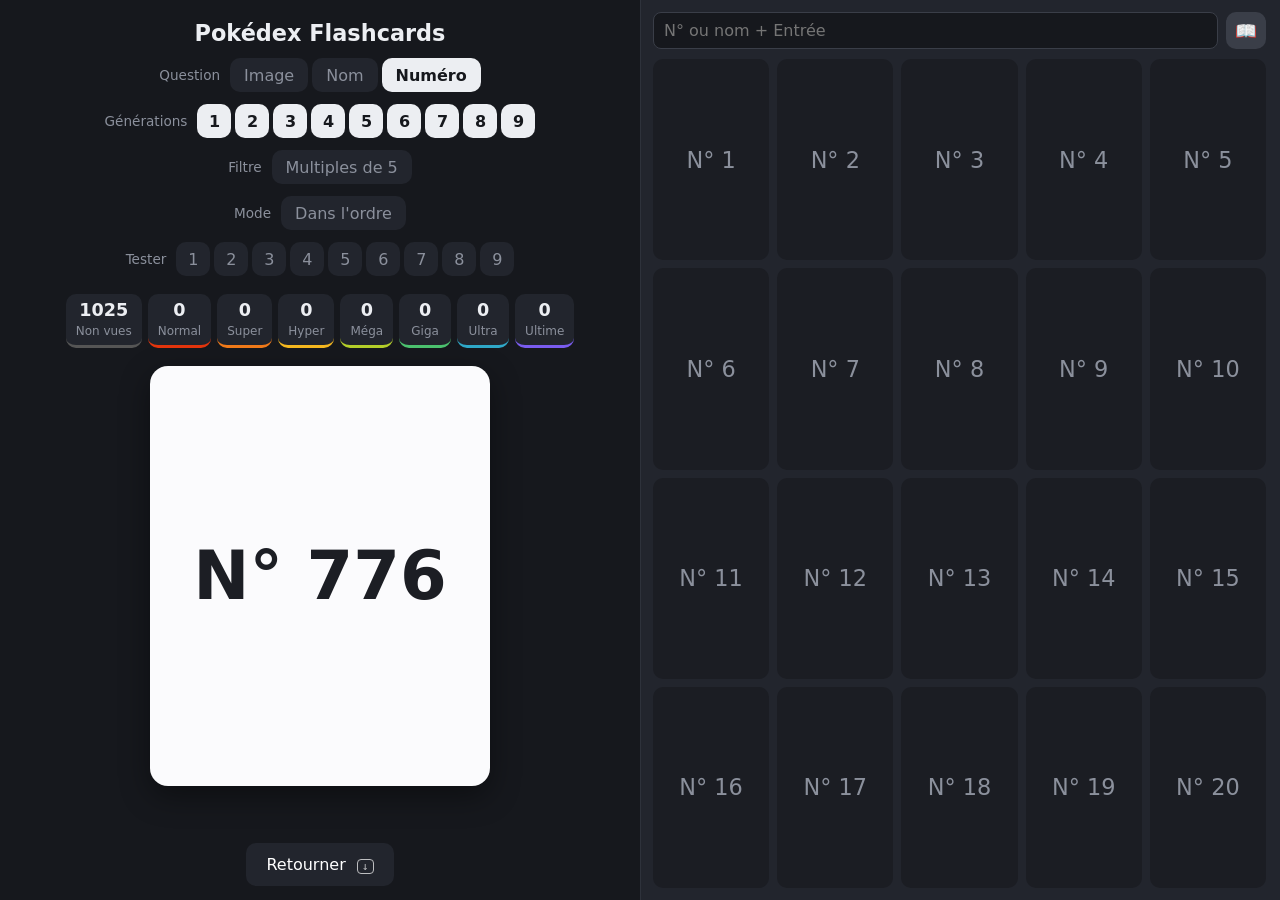
==== Pokemon.html @ d2b08ed3 "Pokedex Flashcards : version autonome, extraite de Vyper Les cinq fichiers de l'application, sans ri" ====
<!DOCTYPE html>
<html lang="fr">
<head>
  <meta charset="UTF-8">
  <meta name="viewport" content="width=device-width, initial-scale=1">
  <title>Pokédex Flashcards</title>
  <link rel="stylesheet" href="style.css">
</head>
<body>
  <!-- L'écran est coupé en deux : tout l'entraînement à gauche, le Pokédex à droite. -->
  <div class="split">

    <div class="side">
      <header>
        <h1>Pokédex Flashcards</h1>
        <!-- Visible seulement sur téléphone : sans ça les réglages mangent
             la moitié de l'écran avant qu'on voie la carte. -->
        <button id="btn-reglages" class="filter-toggle reglages">⚙️ Réglages</button>
        <div class="gens-row">
          <span>Question</span>
          <div class="gens">
            <button class="show" data-show="img">Image</button>
            <button class="show" data-show="name">Nom</button>
            <button class="show" data-show="num">Numéro</button>
          </div>
        </div>
        <div class="gens-row"><span>Générations</span><div id="gens" class="gens"></div></div>
        <div class="gens-row filtre"><span>Filtre</span><div class="gens"><button id="btn-mult5" class="filter-toggle">Multiples de 5</button></div></div>
        <div class="gens-row"><span>Mode</span><div class="gens"><button id="btn-ordre" class="filter-toggle">Dans l'ordre</button></div></div>
        <div class="gens-row tester"><span>Tester</span><div id="test-gens" class="gens"></div></div>
      </header>

      <!-- Visible seulement pendant un test, à la place des réglages. -->
      <div id="test-bar" class="test-bar"></div>

      <section id="levels" class="levels"></section>

      <main>
        <div id="card" class="card" tabindex="0">
          <div class="card-inner">
            <div class="face front"></div>
            <div class="face back"></div>
          </div>
        </div>

        <div id="hint" class="hint"></div>

        <div id="actions" class="actions">
          <button id="btn-flip" class="flip">Retourner <kbd>↓</kbd></button>
          <button id="btn-wrong" class="wrong">❌ Je ne savais pas <kbd>←</kbd></button>
          <button id="btn-right" class="right">✅ Je savais <kbd>→</kbd></button>
          <button id="btn-next" class="flip" hidden>Suivant <kbd>↓</kbd></button>
        </div>
      </main>

      <footer>
        <span id="counter"></span>
        <button id="btn-export" class="link">Exporter</button>
        <button id="btn-import" class="link">Importer</button>
        <button id="btn-backup" class="link">Sauvegarder dans Vyper</button>
        <button id="btn-reset" class="link">Réinitialiser la progression</button>
        <input id="import-file" type="file" accept="application/json,.json" hidden>
        <span id="save-msg" class="save-msg"></span>
      </footer>
    </div>

    <aside id="dex" class="dex">
      <div class="dex-bar">
        <input id="dex-search" type="text" placeholder="N° ou nom + Entrée" autocomplete="off">
        <button id="dex-toggle" class="dex-toggle" title="Masquer / afficher les images et les noms">📖</button>
      </div>
      <div id="dex-list" class="dex-list"></div>
    </aside>

  </div>

  <!-- Résultat d'un test, par-dessus tout le reste. -->
  <div id="exam" class="exam" hidden></div>

  <script>
    // Repli des réglages sur petit écran. Volontairement ici et pas dans
    // app.js : c'est de l'affichage, pas de la logique d'entraînement.
    document.getElementById("btn-reglages").addEventListener("click", e => {
      document.body.classList.toggle("reglages");
      e.currentTarget.blur();
    });
  </script>
  <script src="data.js"></script>
  <script src="dex.js"></script>
  <script src="app.js"></script>
</body>
</html>
---- style.css ----
:root {
  --bg: #16181d;
  --panel: #22252d;
  --text: #eceef2;
  --muted: #8b909c;
  --red: #e3350d;
  --green: #2fa86b;
  --card: #fbfbfd;
  --card-text: #1c1e24;
  --lvl0: #e3350d; --lvl1: #f07a1a; --lvl2: #f5b820; --lvl3: #b5cf2a;
  --lvl4: #4cc26f; --lvl5: #2fa8c8; --lvl6: #7a5cf0;
}
* { box-sizing: border-box; }
body {
  margin: 0;
  height: 100vh;
  overflow: hidden;
  background: var(--bg);
  color: var(--text);
  font-family: system-ui, "Segoe UI", sans-serif;
}
/* L'écran coupé en deux parts égales : entraînement à gauche, Pokédex à droite. */
.split { display: grid; grid-template-columns: 1fr 1fr; height: 100vh; }
.side {
  display: flex; flex-direction: column; align-items: center;
  padding: 16px; overflow-y: auto; scrollbar-width: thin;
}
/* Le bouton de repli n'existe que sur petit écran. */
.reglages { display: none; }

header { text-align: center; }
h1 { font-size: 1.4rem; margin: 4px 0 12px; }
button { font: inherit; cursor: pointer; border: 0; border-radius: 10px; }
.gens-row { display: flex; align-items: center; justify-content: center; gap: 10px; margin-top: 12px; flex-wrap: wrap; }
.gens-row > span { color: var(--muted); font-size: .85rem; }
.gens { display: flex; gap: 4px; }
.gen, .test-gen { width: 34px; height: 34px; background: var(--panel); color: var(--muted); }
.test-gen:hover { background: #3a3e48; color: var(--text); }
.gen.active, .show.active { background: var(--text); color: var(--bg); font-weight: 700; }
.show { padding: 6px 14px; height: 34px; background: var(--panel); color: var(--muted); }
.filter-toggle { padding: 6px 14px; height: 34px; background: var(--panel); color: var(--muted); }
.filter-toggle.active { background: var(--text); color: var(--bg); font-weight: 700; }

/* ===== Test d'une génération ===== */
/* Pendant un test, les réglages et les compteurs sont retirés : on ne doit pas
   pouvoir changer la sélection au milieu d'une mesure. */
.test-bar { display: none; }
body.testing .test-bar {
  display: flex; align-items: center; gap: 14px; margin: 18px 0;
  background: var(--panel); border-radius: 10px; padding: 8px 14px;
  border-bottom: 3px solid var(--muted);
}
body.testing .test-bar span { color: var(--muted); font-variant-numeric: tabular-nums; }
body.testing .gens-row, body.testing #levels { display: none; }

/* Mode "dans l'ordre" : le filtre multiples de 5 ne s'y applique pas (avancer
   d'un cran est tout l'intérêt), et lancer un test n'aurait pas de sens. On
   retire les deux lignes plutôt que de laisser croire qu'elles agissent. */
body.ordre .gens-row.filtre, body.ordre .gens-row.tester { display: none; }

.exam {
  position: fixed; inset: 0; z-index: 10;
  background: rgba(10,11,14,.82);
  display: flex; align-items: center; justify-content: center; padding: 24px;
}
.exam[hidden] { display: none; }
.exam-box {
  background: var(--panel); border-radius: 16px; padding: 24px;
  width: min(560px, 100%); max-height: 100%; overflow-y: auto; scrollbar-width: thin;
}
.exam-box h2 { margin: 0 0 6px; font-size: 1.3rem; }
.exam-box h2.ok { color: var(--green); }
.exam-box h2.ko, .exam-box .ko { color: var(--red); }
.exam-score { margin: 0 0 14px; color: var(--muted); }
.exam-score b { color: var(--text); font-size: 1.1rem; }
.exam-sub { color: var(--muted); font-size: .85rem; margin: 16px 0 6px; }
.exam-list { list-style: none; margin: 0; padding: 0; }
.exam-list li { display: flex; align-items: baseline; gap: 8px; font-size: .9rem; padding: 4px 0; border-bottom: 1px solid #2e323b; }
.exam-num { color: var(--muted); font-variant-numeric: tabular-nums; min-width: 68px; }
.exam-list em { margin-left: auto; color: var(--muted); font-style: normal; font-size: .8rem; }
.exam-actions { display: flex; gap: 10px; flex-wrap: wrap; margin-top: 18px; }
.exam-actions button { padding: 10px 16px; color: #fff; }

.levels { display: flex; gap: 6px; margin: 18px 0; flex-wrap: wrap; justify-content: center; }
.lvl { background: var(--panel); border-radius: 10px; padding: 6px 10px; min-width: 52px; text-align: center; border-bottom: 3px solid var(--c, #555); }
.lvl b { display: block; font-size: 1.1rem; }
.lvl span { font-size: .75rem; color: var(--muted); }
.unseen { --c: #555; }
/* Une couleur par niveau, définie une seule fois : sert aux compteurs, au
   bandeau du dos de carte et à sa bordure. */
.l0 { --c: var(--lvl0); } .l1 { --c: var(--lvl1); } .l2 { --c: var(--lvl2); } .l3 { --c: var(--lvl3); }
.l4 { --c: var(--lvl4); } .l5 { --c: var(--lvl5); } .l6 { --c: var(--lvl6); }

main { display: flex; flex-direction: column; align-items: center; gap: 18px; width: 100%; }
.card { width: min(340px, 100%); height: 420px; perspective: 1200px; cursor: pointer; outline: none; }
.card-inner { position: relative; width: 100%; height: 100%; transition: transform .35s ease; transform-style: preserve-3d; }
.card.flipped .card-inner { transform: rotateY(180deg); }
.card.no-anim .card-inner { transition: none; }
.face {
  position: absolute; inset: 0;
  backface-visibility: hidden;
  background: var(--card); color: var(--card-text);
  border-radius: 18px;
  box-shadow: 0 10px 30px rgba(0,0,0,.4);
  display: flex; flex-direction: column; align-items: center; justify-content: center;
  padding: 20px;
}
/* La bordure et le bandeau du dos prennent la couleur du niveau de la carte,
   posée par paintFaces() via --lvl-color. */
.back { transform: rotateY(180deg); border: 3px solid var(--lvl-color, var(--red)); }
.lvl-tag {
  position: absolute; top: 10px; left: 0; right: 0; text-align: center;
  font-size: .95rem; font-weight: 800; letter-spacing: .06em; text-transform: uppercase;
  color: var(--lvl-color, var(--red));
}
.card.flipped { cursor: default; }
.face img { width: 240px; height: 240px; object-fit: contain; user-select: none; }
.name { font-size: 1.8rem; font-weight: 700; margin-top: 10px; text-align: center; }
.num { font-size: 4.2rem; font-weight: 800; }
/* face qui montre plusieurs éléments à la fois : on resserre */
.face.multi img { width: 190px; height: 190px; }
.face.multi .name { font-size: 1.5rem; margin-top: 4px; }
.face.multi .num { font-size: 2.4rem; margin-top: 6px; }
.gen-tag { font-size: .9rem; color: #777; margin-top: 6px; }

/* La ligne sous la carte : ce qui se passera selon la réponse, ou la consigne
   de la phase de présentation. Vide tant que la carte n'est pas retournée. */
.hint { min-height: 1.4em; color: var(--muted); font-size: .95rem; text-align: center; }

.actions { display: flex; gap: 12px; flex-wrap: wrap; justify-content: center; }
.actions button { padding: 12px 20px; font-size: 1rem; color: #fff; }
.flip { background: var(--panel); }
.wrong { background: var(--red); }
.right { background: var(--green); }
kbd { font-size: .7rem; opacity: .7; margin-left: 6px; border: 1px solid currentColor; border-radius: 4px; padding: 0 4px; }

/* ===== Panneau Pokédex à droite ===== */
.dex {
  background: var(--panel);
  /* peu de marge à droite : l'espace est mis à l'intérieur, entre les cartes
     et l'ascenseur, plutôt qu'au-delà de l'ascenseur */
  padding: 12px 6px 12px 12px;
  display: flex; flex-direction: column; gap: 10px;
  border-left: 1px solid #2e323b;
  min-height: 0; /* sinon la grille déborde au lieu de défiler */
}
/* La barre du haut : recherche, et le bouton de masquage juste à sa droite. */
.dex-bar { display: flex; gap: 8px; padding-right: 8px; }
.dex-bar input {
  flex: 1; font: inherit; padding: 8px 10px; border-radius: 8px; border: 1px solid #3a3e48;
  background: var(--bg); color: var(--text); outline: none;
}
.dex-bar input:focus { border-color: var(--red); }
/* Une seule icône, deux couleurs : allumé = images et noms affichés. */
.dex-toggle {
  flex-shrink: 0; width: 40px; font-size: 1.1rem;
  background: #3a3e48; color: var(--text);
  transition: background .15s;
}
.dex-toggle.active { background: var(--red); }

/* Exactement 5 colonnes : un multiple de 5 est donc toujours tout à droite. */
.dex-list {
  position: relative;
  display: grid;
  grid-template-columns: repeat(5, 1fr);
  gap: 8px;
  flex: 1;
  min-height: 0;
  overflow-y: auto;
  scrollbar-width: thin;
  padding-right: 8px;       /* l'espace demandé entre la 5e colonne et l'ascenseur */
  /* Les rangées se calent toujours en haut : jamais de carte coupée en deux.
     Le recalage après un glissement est animé par le navigateur. Pas de
     scroll-behavior:smooth ici : il ferait durer plusieurs secondes les sauts
     de plusieurs centaines de rangées déclenchés au retournement d'une carte. */
  scroll-snap-type: y mandatory;
}
/* Quatre rangées pile dans la hauteur disponible (3 écarts de 8 px entre elles),
   quelle que soit la taille de l'écran. S'applique aussi en mode masqué : la
   grille reste du 5 × 4 à l'identique, seules les cases se vident. */
.dex-list { grid-auto-rows: calc((100% - 24px) / 4); }

/* Mode "numéros seuls" : la carte garde sa taille, mais elle est grisée et ne
   montre plus que son numéro — qui, lui, ne révèle rien. Pas de silhouette non
   plus : une ombre de Pokémon reste un indice. */
.dex-list.masque .dex-item { background: #1b1d23; position: relative; }
.dex-list.masque .dex-name { display: none; }
/* L'image est rendue invisible mais reste en page (sortie du flux pour que le
   numéro se centre). Avec display:none, le navigateur ne la téléchargerait pas
   du tout, et la révélation afficherait des cases vides le temps du chargement. */
.dex-list.masque img { visibility: hidden; position: absolute; inset: 6px 4px; }
.dex-list.masque .dex-num { font-size: 1.4rem; color: var(--muted); }
.dex-list.masque .dex-item.current .dex-num { color: var(--text); }
/* Même disposition que la carte principale : image, nom, numéro. */
.dex-item {
  scroll-snap-align: start;
  display: flex; flex-direction: column; align-items: center; justify-content: center; gap: 2px;
  background: var(--bg); border: 2px solid transparent; border-radius: 10px;
  padding: 6px 4px;
  overflow: hidden;
}
.dex-item.current { border-color: var(--red); background: rgba(227,53,13,.12); }
/* L'image prend ce qui reste une fois le nom et le numéro placés : ils restent
   donc toujours lisibles, même sur la rangée du bas. */
.dex-item img { flex: 1; min-height: 0; width: 100%; object-fit: contain; }
.dex-name { font-weight: 600; font-size: .85rem; text-align: center; line-height: 1.15; }
.dex-num { color: var(--muted); font-size: .78rem; }

footer { margin-top: auto; padding-top: 24px; color: var(--muted); font-size: .8rem; display: flex; gap: 14px; flex-wrap: wrap; align-items: center; justify-content: center; }
#counter { white-space: nowrap; }
.save-msg { color: var(--green); }
.save-msg.ko { color: var(--red); }
.link { background: none; color: var(--muted); text-decoration: underline; padding: 0; font-size: .85rem; }

/* ===== Téléphone (2026-10-29) =====
   L'appli a été pensée pour un grand écran coupé en deux. Sur un téléphone,
   tout s'empile : avant cette passe, il fallait franchir ~360 px de réglages
   pour voir la carte, et les boutons de réponse tombaient hors de l'écran.
   Ici on ne touche QUE la mise en page — aucune règle d'apprentissage, aucune
   donnée. Le gel de l'appli demandé pour la semaine d'entraînement tient. */
@media (max-width: 900px) {
  body { height: auto; overflow: visible; }
  .split { grid-template-columns: 1fr; height: auto; }
}

@media (max-width: 760px) {
  .side { padding: 10px; }
  h1 { font-size: 1.1rem; margin: 2px 0 6px; }

  /* Les réglages sont repliés par défaut et s'ouvrent au bouton ⚙️. */
  .reglages { display: inline-block; margin-bottom: 4px; }
  header .gens-row { display: none; }
  body.reglages header .gens-row { display: flex; }

  .levels { gap: 4px; margin: 10px 0; }
  .lvl { min-width: 0; padding: 4px 7px; }
  .lvl b { font-size: .95rem; }
  .lvl span { font-size: .62rem; }

  /* La carte et les boutons doivent tenir ensemble dans un écran. */
  main { gap: 10px; }
  .card { height: 46vh; min-height: 240px; }
  .face { padding: 12px; }
  .face img { width: 44vw; height: 44vw; max-width: 200px; max-height: 200px; }
  .num { font-size: 3rem; }
  .name { font-size: 1.4rem; }
  .face.multi img { width: 34vw; height: 34vw; }
  .face.multi .num { font-size: 1.7rem; }
  .face.multi .name { font-size: 1.1rem; }
  .lvl-tag { font-size: .8rem; }

  .actions { gap: 8px; width: 100%; }
  .actions button { padding: 12px 10px; font-size: .9rem; flex: 1; }
  kbd { display: none; } /* pas de clavier sur un téléphone */
  .hint { font-size: .85rem; }

  /* Empilé, le panneau n'a plus de hauteur propre : les rangées calculées en
     pourcentage s'effondreraient. On lui en donne une. */
  .dex { height: 72vh; padding: 10px 6px 10px 10px; border-left: 0; border-top: 1px solid #2e323b; }
  .dex-name { font-size: .7rem; }
  .dex-num { font-size: .68rem; }
  .dex-list.masque .dex-num { font-size: 1rem; }

  footer { padding-top: 14px; gap: 10px; font-size: .75rem; }
  #counter { white-space: normal; }
}
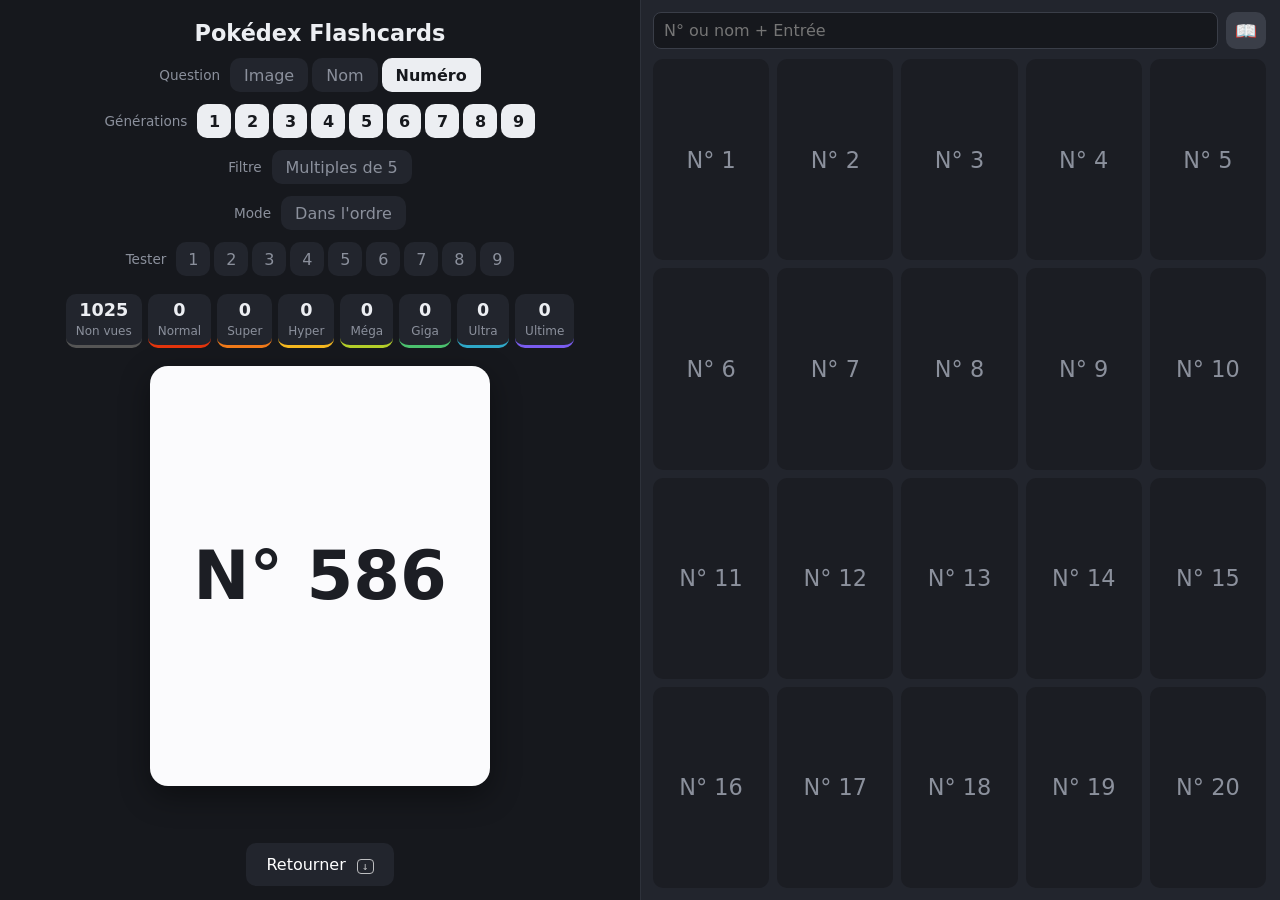
==== commit edcd416d: "Pokedex Flashcards Application statique d'entrainement aux 1025 Pokemon, dans les deux sens (numero " ====
--- a/Pokemon.html
+++ b/Pokemon.html
@@ -57,7 +57,7 @@
         <span id="counter"></span>
         <button id="btn-export" class="link">Exporter</button>
         <button id="btn-import" class="link">Importer</button>
-        <button id="btn-backup" class="link">Sauvegarder dans Vyper</button>
+        <button id="btn-backup" class="link">Sauvegarder sur le serveur</button>
         <button id="btn-reset" class="link">Réinitialiser la progression</button>
         <input id="import-file" type="file" accept="application/json,.json" hidden>
         <span id="save-msg" class="save-msg"></span>
